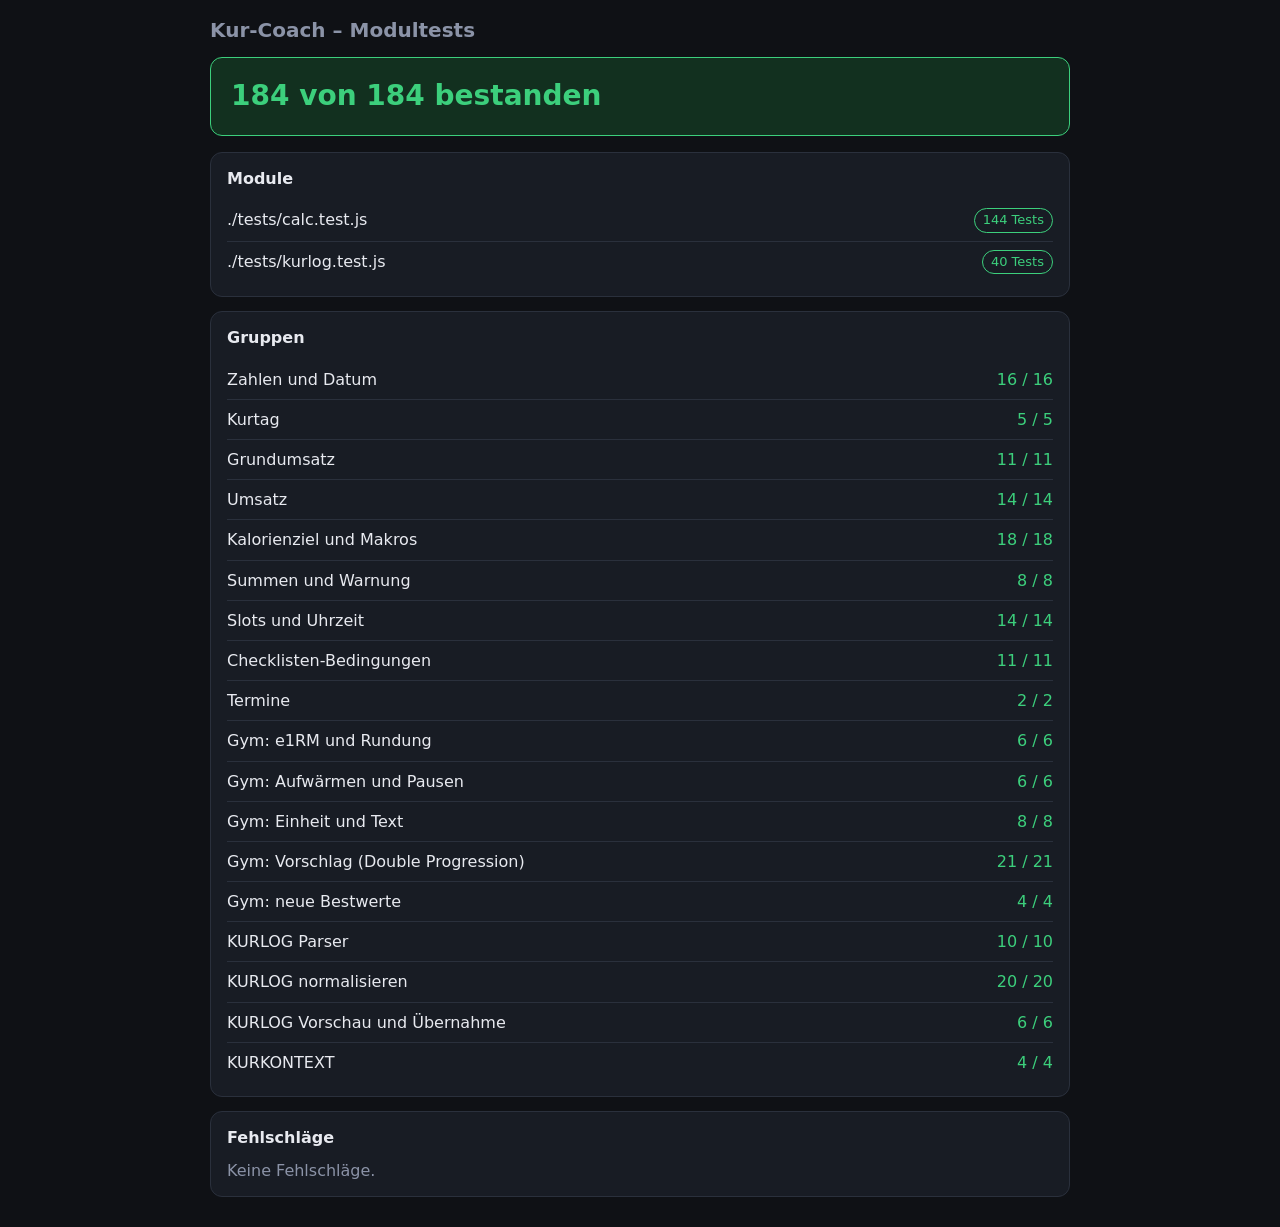
==== tests.html @ f2d9727d "M1: Schema v2, Sync-Queue, Login, Onboarding, Checklisten, Heute, KURLOG-Import, Tests Co-Authored-B" ====
<!doctype html>
<html lang="de">
<head>
<meta charset="utf-8">
<meta name="viewport" content="width=device-width, initial-scale=1">
<title>Kur-Coach Tests</title>
<style>
:root{
  --bg:#0f1115; --karte:#181c24; --text:#e8eaf0; --dim:#8b93a7; --rand:#2a303c;
  --gut:#3ccf7c; --gut-bg:#12301f; --schlecht:#ff5d5d; --schlecht-bg:#3a1717;
}
*{box-sizing:border-box}
body{margin:0;background:var(--bg);color:var(--text);font:16px/1.45 system-ui,-apple-system,"Segoe UI",Roboto,sans-serif;padding:16px}
main{max-width:860px;margin:0 auto}
h1{font-size:20px;margin:0 0 12px;color:var(--dim);font-weight:600}
#summe{font-size:28px;font-weight:700;border-radius:12px;padding:18px 20px;margin-bottom:16px;border:1px solid var(--rand)}
#summe.gut{background:var(--gut-bg);color:var(--gut);border-color:var(--gut)}
#summe.schlecht{background:var(--schlecht-bg);color:var(--schlecht);border-color:var(--schlecht)}
#summe.laeuft{background:var(--karte);color:var(--dim)}
section{background:var(--karte);border:1px solid var(--rand);border-radius:12px;padding:14px 16px;margin-bottom:14px}
h2{font-size:16px;margin:0 0 10px;color:var(--text)}
.fehler{color:var(--schlecht)}
.gruppe{display:flex;justify-content:space-between;gap:12px;padding:8px 0;border-bottom:1px solid var(--rand)}
.gruppe:last-child{border-bottom:0}
.zaehl{color:var(--dim);white-space:nowrap}
.zaehl.gut{color:var(--gut)}
.zaehl.schlecht{color:var(--schlecht)}
.eintrag{padding:10px 0;border-bottom:1px solid var(--rand)}
.eintrag:last-child{border-bottom:0}
.eintrag .beschr{color:var(--text);font-weight:600;overflow-wrap:anywhere}
.eintrag .wert{font:13px/1.5 ui-monospace,Consolas,monospace;color:var(--dim);white-space:pre-wrap;overflow-wrap:anywhere;margin-top:4px}
.eintrag .wert b{color:var(--schlecht);font-weight:600}
.datei{display:flex;justify-content:space-between;gap:12px;padding:8px 0;border-bottom:1px solid var(--rand);overflow-wrap:anywhere}
.datei:last-child{border-bottom:0}
.leer{color:var(--dim)}
.tag{font-size:13px;padding:2px 8px;border-radius:999px;border:1px solid var(--rand);color:var(--dim);white-space:nowrap}
.tag.schlecht{color:var(--schlecht);border-color:var(--schlecht)}
.tag.gut{color:var(--gut);border-color:var(--gut)}
</style>
</head>
<body>
<main>
  <h1>Kur-Coach – Modultests</h1>
  <div id="summe" class="laeuft">Tests laufen …</div>

  <section>
    <h2>Module</h2>
    <div id="dateien"></div>
  </section>

  <section>
    <h2>Gruppen</h2>
    <div id="gruppen"></div>
  </section>

  <section>
    <h2>Fehlschläge</h2>
    <div id="fehlschlaege"></div>
  </section>
</main>

<script type="module">
const DATEIEN = ['./tests/calc.test.js', './tests/kurlog.test.js'];

const ergebnisse = [];          // {gruppe, beschr, ok, ist, soll}
const dateiStatus = [];         // {pfad, ok, anzahl, meldung}
let aktuelleGruppe = '–';
let aktuellerPfad = '–';

const fmt = (v) => {
  if (v === undefined) return 'undefined';
  try { return JSON.stringify(v) ?? String(v); } catch { return String(v); }
};

function push(ok, ist, soll, beschr) {
  ergebnisse.push({ gruppe: aktuelleGruppe, datei: aktuellerPfad, beschr: String(beschr ?? ''), ok: !!ok, ist, soll });
}

// Test-Objekt für die Module
const t = {
  gruppe(name) { aktuelleGruppe = String(name); },
  gleich(ist, soll, beschr = '') {
    const ok = fmt(ist) === fmt(soll);
    push(ok, ist, soll, beschr);
    return ok;
  },
  nahe(ist, soll, toleranz, beschr = '') {
    const ok = typeof ist === 'number' && typeof soll === 'number' && Math.abs(ist - soll) <= toleranz;
    push(ok, ist, soll, `${beschr}${beschr ? ' ' : ''}(±${toleranz})`);
    return ok;
  },
  wahr(bedingung, beschr = '') {
    push(!!bedingung, !!bedingung, true, beschr);
    return !!bedingung;
  },
};

// Module laden und ausführen; fehlende Dateien stoppen den Lauf nicht
for (const pfad of DATEIEN) {
  aktuellerPfad = pfad;
  aktuelleGruppe = '–';
  let mod;
  try {
    mod = await import(pfad);
  } catch (e) {
    dateiStatus.push({ pfad, ok: false, anzahl: 0, meldung: 'nicht gefunden', detail: e && e.message ? e.message : String(e) });
    continue;
  }
  if (typeof mod.default !== 'function') {
    dateiStatus.push({ pfad, ok: false, anzahl: 0, meldung: 'kein Standard-Export', detail: '' });
    continue;
  }
  const vorher = ergebnisse.length;
  try {
    await mod.default(t);
    dateiStatus.push({ pfad, ok: true, anzahl: ergebnisse.length - vorher, meldung: 'geladen', detail: '' });
  } catch (e) {
    push(false, e && e.message ? e.message : String(e), '(keine Ausnahme)', 'Ausnahme beim Ausführen');
    dateiStatus.push({ pfad, ok: false, anzahl: ergebnisse.length - vorher, meldung: 'Ausnahme', detail: e && e.message ? e.message : String(e) });
  }
}

// Auswertung
const bestanden = ergebnisse.filter((e) => e.ok).length;
const gesamt = ergebnisse.length;
const fehlerListe = ergebnisse.filter((e) => !e.ok);
const ladeFehler = dateiStatus.filter((d) => !d.ok);

window.TEST_ERGEBNIS = {
  bestanden,
  gesamt,
  fehler: [
    ...fehlerListe.map((e) => ({ gruppe: e.gruppe, beschr: e.beschr, ist: e.ist, soll: e.soll })),
    ...ladeFehler.map((d) => ({ gruppe: 'Laden', beschr: `${d.pfad}: ${d.meldung}`, ist: null, soll: null })),
  ],
};

// Anzeige
const el = (tag, cls, text) => {
  const n = document.createElement(tag);
  if (cls) n.className = cls;
  if (text !== undefined) n.textContent = text;
  return n;
};

const summe = document.getElementById('summe');
summe.textContent = `${bestanden} von ${gesamt} bestanden`;
summe.className = gesamt > 0 && bestanden === gesamt && ladeFehler.length === 0 ? 'gut' : 'schlecht';
document.title = `${bestanden}/${gesamt} Tests – Kur-Coach`;

const dateiBox = document.getElementById('dateien');
for (const d of dateiStatus) {
  const zeile = el('div', 'datei');
  zeile.append(el('span', '', d.pfad));
  const rechts = el('span', 'tag ' + (d.ok ? 'gut' : 'schlecht'), d.ok ? `${d.anzahl} Tests` : d.meldung);
  zeile.append(rechts);
  if (d.detail) zeile.append(el('div', 'leer', d.detail));
  dateiBox.append(zeile);
}

const gruppenBox = document.getElementById('gruppen');
const gruppen = new Map();
for (const e of ergebnisse) {
  const key = `${e.datei}|${e.gruppe}`;
  if (!gruppen.has(key)) gruppen.set(key, { name: e.gruppe, datei: e.datei, ok: 0, n: 0 });
  const g = gruppen.get(key);
  g.n++;
  if (e.ok) g.ok++;
}
if (!gruppen.size) gruppenBox.append(el('div', 'leer', 'Keine Tests ausgeführt.'));
for (const g of gruppen.values()) {
  const zeile = el('div', 'gruppe');
  zeile.append(el('span', '', g.name));
  const alle = g.ok === g.n;
  zeile.append(el('span', 'zaehl ' + (alle ? 'gut' : 'schlecht'), `${g.ok} / ${g.n}`));
  gruppenBox.append(zeile);
}

const fehlBox = document.getElementById('fehlschlaege');
if (!fehlerListe.length && !ladeFehler.length) {
  fehlBox.append(el('div', 'leer', 'Keine Fehlschläge.'));
}
for (const e of fehlerListe) {
  const z = el('div', 'eintrag');
  z.append(el('div', 'beschr', `${e.gruppe}: ${e.beschr}`));
  const w = el('div', 'wert');
  w.append(document.createTextNode('ist:  '), el('b', '', fmt(e.ist)), document.createTextNode('\nsoll: '), el('b', '', fmt(e.soll)));
  z.append(w);
  fehlBox.append(z);
}
for (const d of ladeFehler) {
  const z = el('div', 'eintrag');
  z.append(el('div', 'beschr fehler', `${d.pfad}: ${d.meldung}`));
  if (d.detail) z.append(el('div', 'wert', d.detail));
  fehlBox.append(z);
}
</script>
</body>
</html>
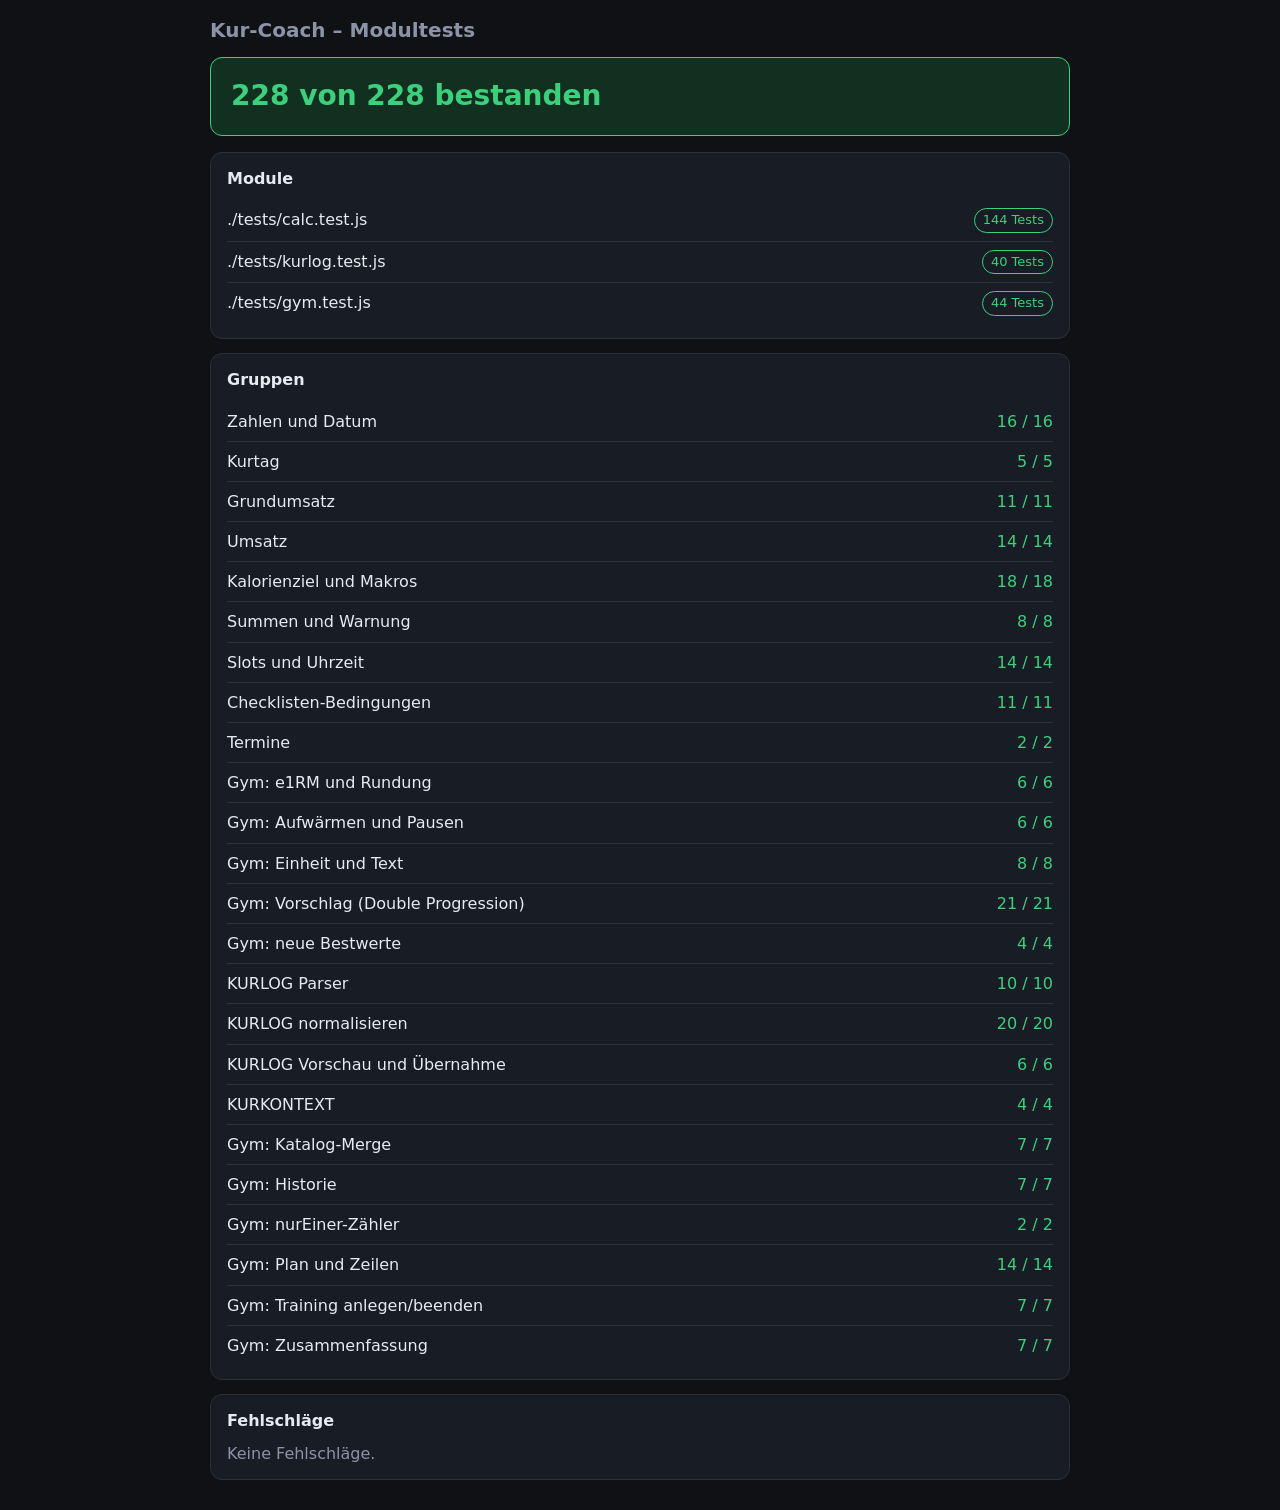
==== commit 4cf4a114: "M2: Gym-Logger (Vorlagen, Aufwaermsaetze, Vorschlaege, Pausentimer, Bestwerte), SW-Fixes Co-Authored" ====
--- a/tests.html
+++ b/tests.html
@@ -60,7 +60,7 @@
 </main>
 
 <script type="module">
-const DATEIEN = ['./tests/calc.test.js', './tests/kurlog.test.js'];
+const DATEIEN = ['./tests/calc.test.js', './tests/kurlog.test.js', './tests/gym.test.js'];
 
 const ergebnisse = [];          // {gruppe, beschr, ok, ist, soll}
 const dateiStatus = [];         // {pfad, ok, anzahl, meldung}
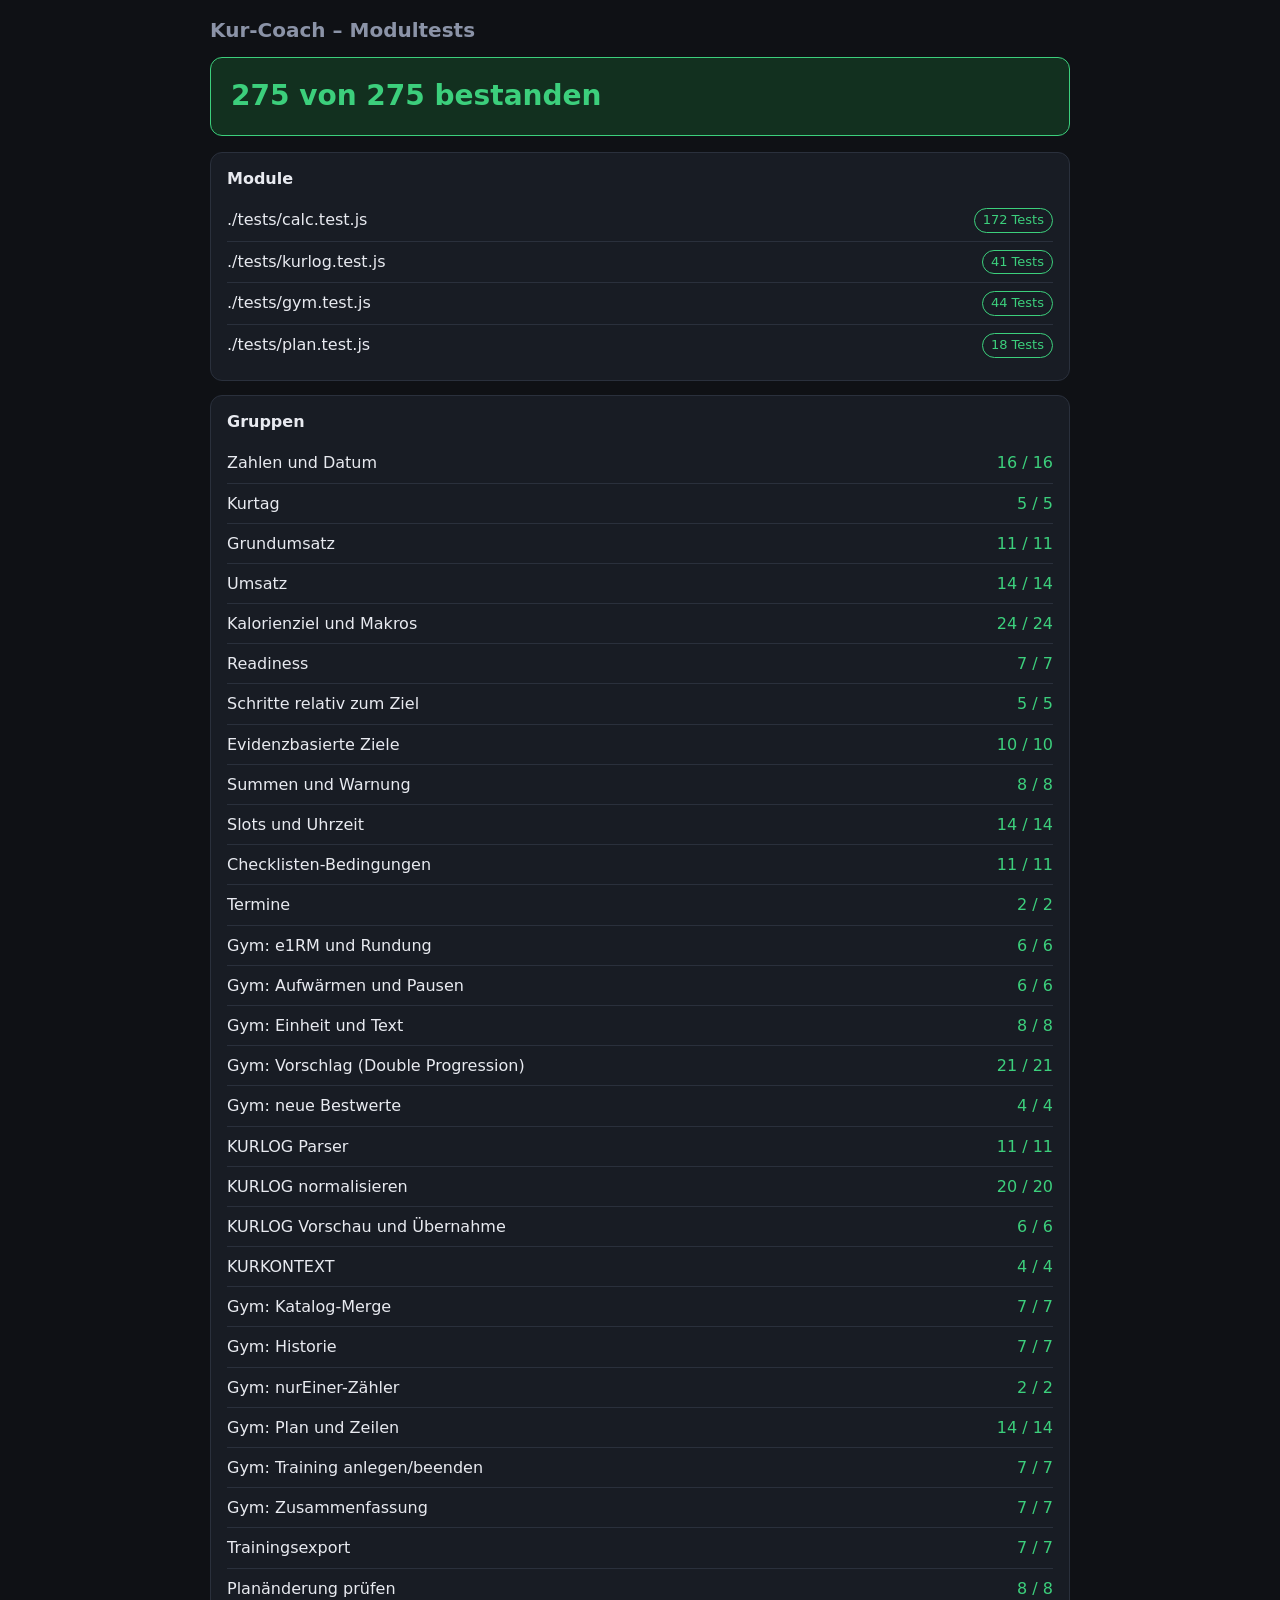
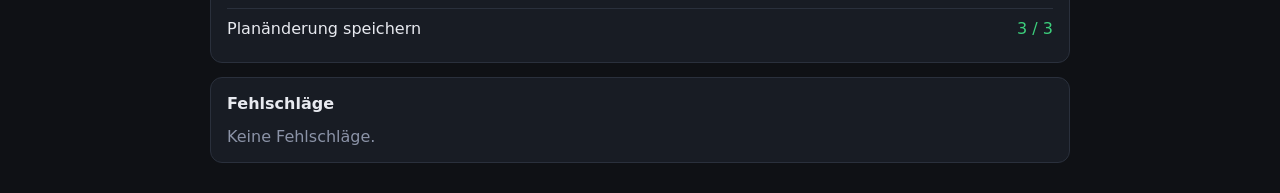
==== commit 92aa4c37: "Health-Trainings (HS Training), Trainingsexport TRAININGSLOG, Planaenderungen per KURLOG plan Co-Aut" ====
--- a/tests.html
+++ b/tests.html
@@ -60,7 +60,7 @@
 </main>
 
 <script type="module">
-const DATEIEN = ['./tests/calc.test.js', './tests/kurlog.test.js', './tests/gym.test.js'];
+const DATEIEN = ['./tests/calc.test.js', './tests/kurlog.test.js', './tests/gym.test.js', './tests/plan.test.js'];
 
 const ergebnisse = [];          // {gruppe, beschr, ok, ist, soll}
 const dateiStatus = [];         // {pfad, ok, anzahl, meldung}
